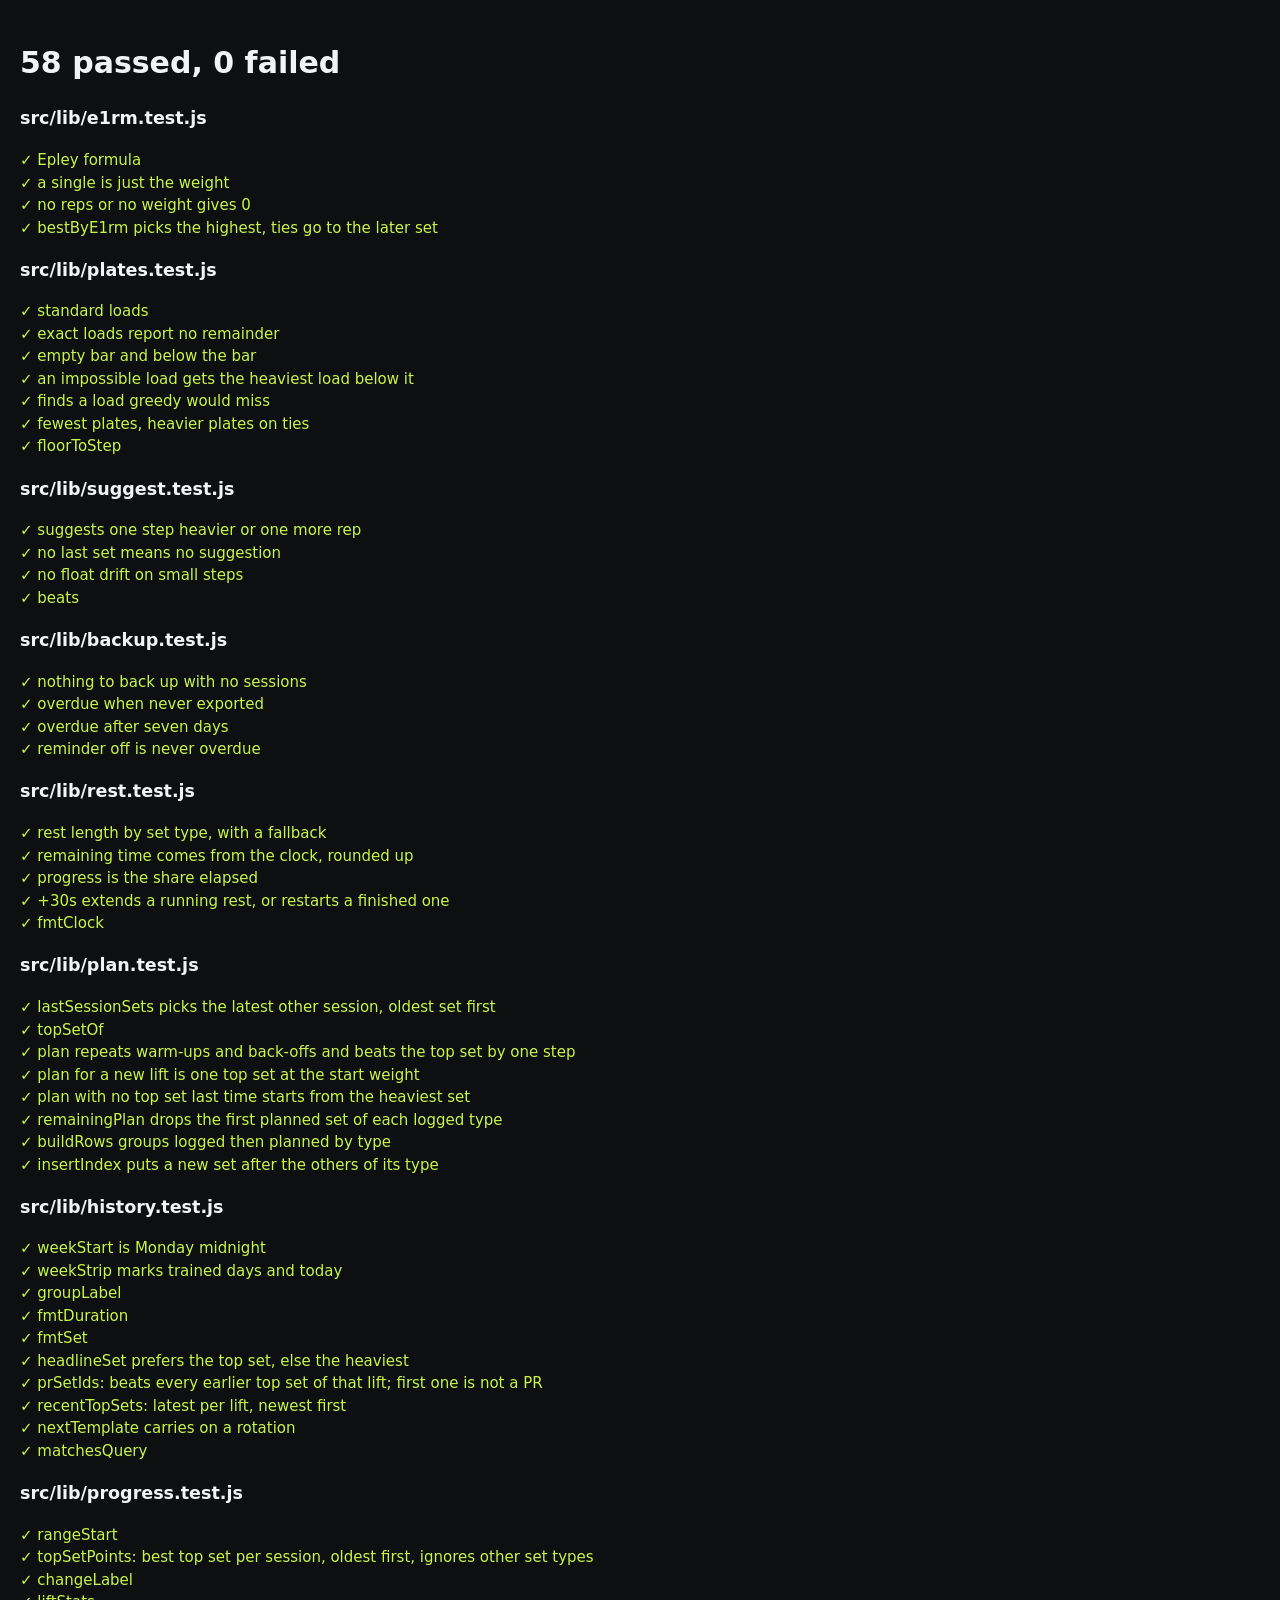
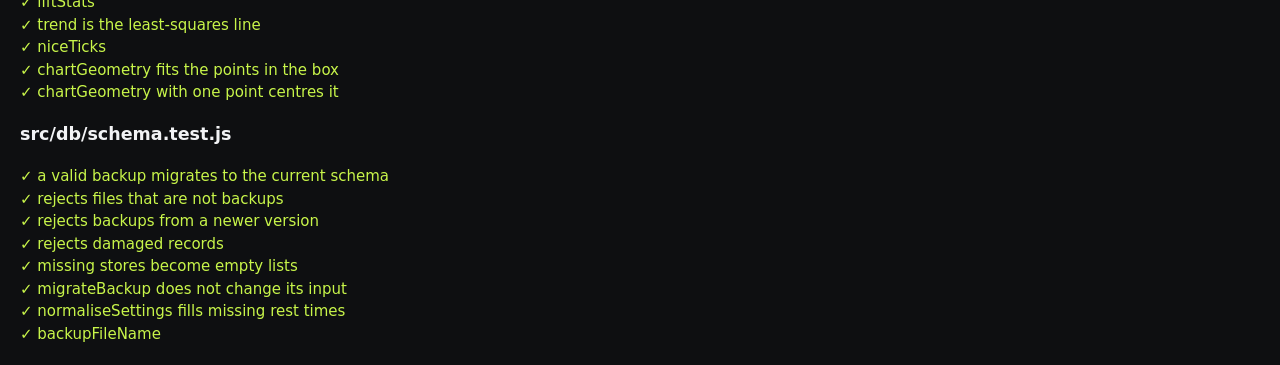
==== scripts/browser-tests.html @ 2ad3aec9 "v0.4: Lift progress screen with the e1RM chart - Lifts tab: current e1RM, change over the chosen ran" ====
<!doctype html>
<html lang="en-GB">
<head>
<meta charset="utf-8">
<meta name="viewport" content="width=device-width, initial-scale=1">
<title>Gym Log tests</title>
<!-- Runs the node --test files in a browser. Serve the repo root and open /scripts/browser-tests.html. -->
<script type="importmap">
{ "imports": { "node:test": "./node-shim.js", "node:assert/strict": "./node-shim.js" } }
</script>
<style>
body{font:15px/1.5 system-ui,sans-serif;background:#0E0F11;color:#F2F3F5;margin:0;padding:20px}
.pass{color:#C8F54A}.fail{color:#F5B84A}pre{white-space:pre-wrap;color:#9EA3AD;margin:2px 0 8px 18px}
</style>
</head>
<body>
<h1 id="summary">Running…</h1>
<div id="out"></div>
<script type="module">
import { results } from './node-shim.js';
const FILES = [
  '../src/lib/e1rm.test.js',
  '../src/lib/plates.test.js',
  '../src/lib/suggest.test.js',
  '../src/lib/backup.test.js',
  '../src/lib/rest.test.js',
  '../src/lib/plan.test.js',
  '../src/lib/history.test.js',
  '../src/lib/progress.test.js',
  '../src/db/schema.test.js',
];
const out = document.getElementById('out');
let pass = 0, fail = 0;
for (const f of FILES) {
  results.length = 0;
  try { await import(f); } catch (err) { results.push(Promise.resolve({ name: 'load ' + f, ok: false, error: err })); }
  const h = document.createElement('h3'); h.textContent = f.replace('../', ''); out.append(h);
  for (const r of await Promise.all(results)) {
    const d = document.createElement('div');
    d.className = r.ok ? 'pass' : 'fail';
    d.textContent = (r.ok ? '✓ ' : '✗ ') + r.name;
    out.append(d);
    if (r.ok) pass++; else { fail++; const p = document.createElement('pre'); p.textContent = r.error?.message || String(r.error); out.append(p); }
  }
}
document.getElementById('summary').textContent = `${pass} passed, ${fail} failed`;
document.title = fail ? 'FAIL' : 'PASS';
</script>
</body>
</html>
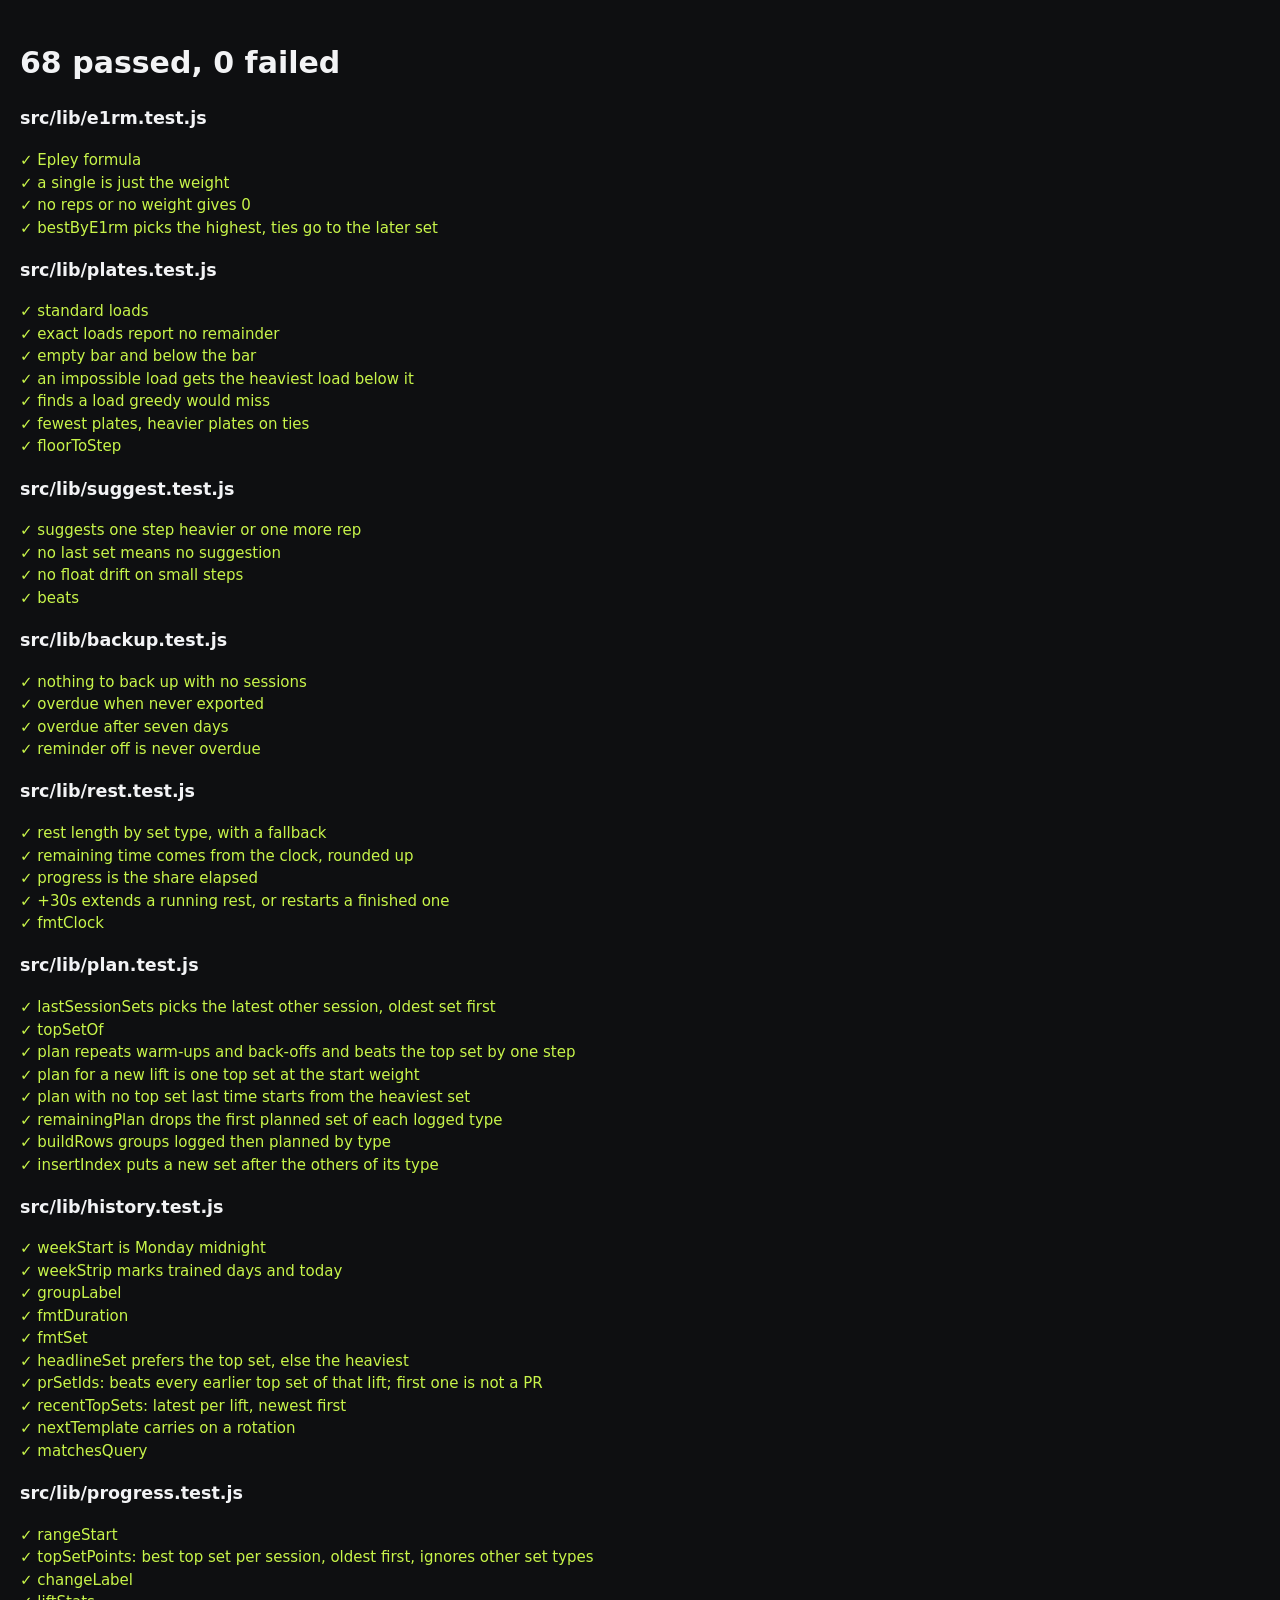
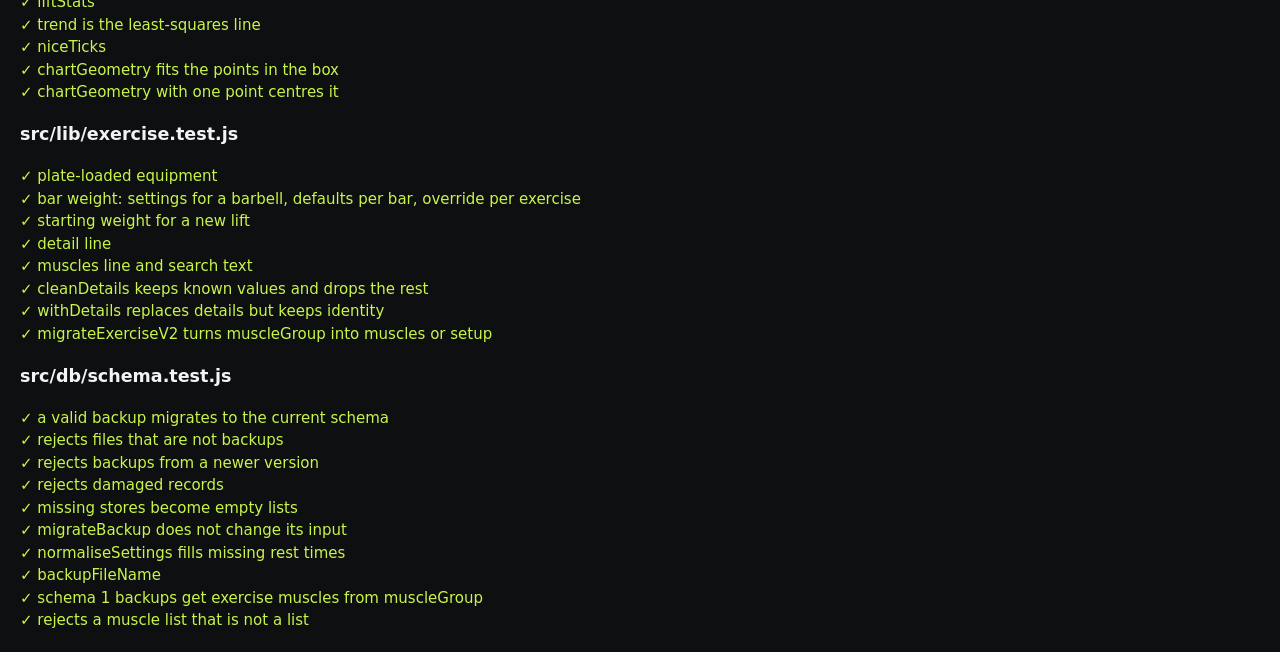
==== commit 5c7b4d51: "v0.6: exercise details beyond "barbell" - Equipment list grows to 11: barbell, dumbbell, EZ bar, tra" ====
--- a/scripts/browser-tests.html
+++ b/scripts/browser-tests.html
@@ -27,6 +27,7 @@
   '../src/lib/plan.test.js',
   '../src/lib/history.test.js',
   '../src/lib/progress.test.js',
+  '../src/lib/exercise.test.js',
   '../src/db/schema.test.js',
 ];
 const out = document.getElementById('out');
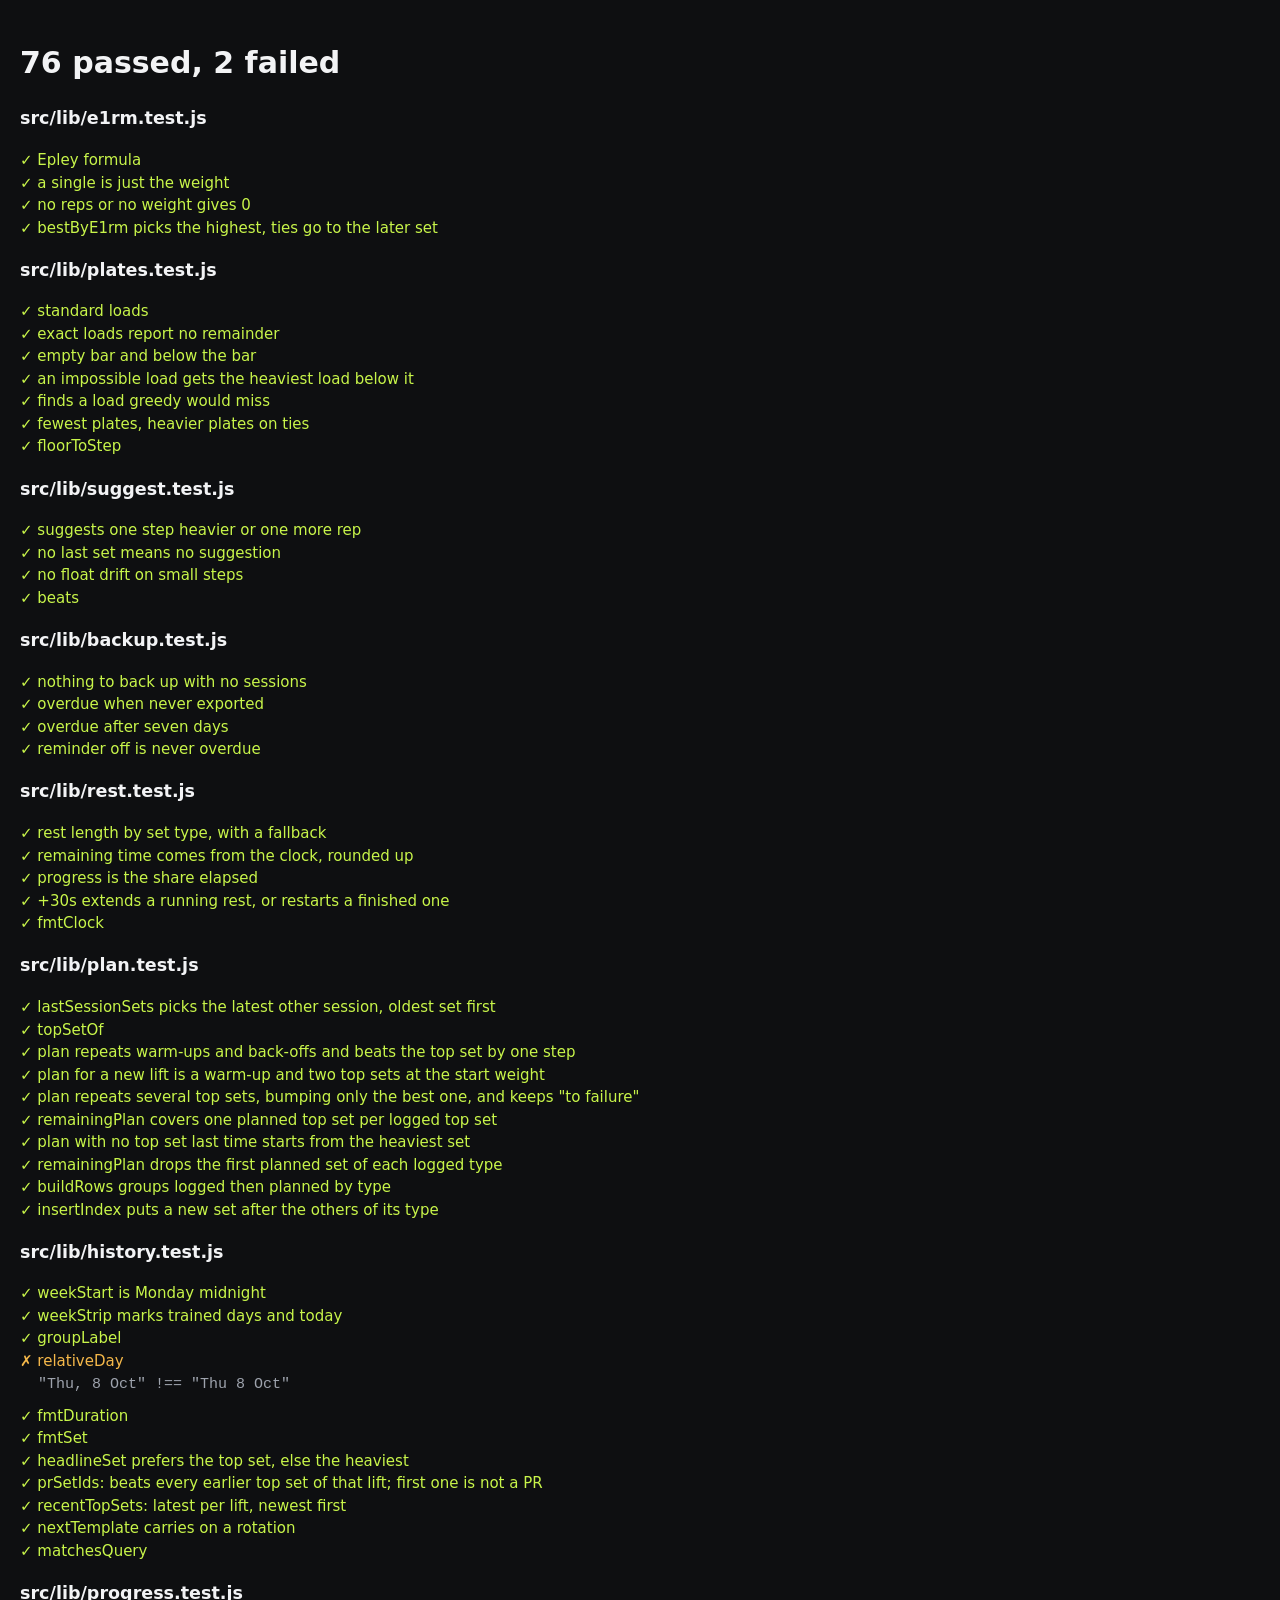
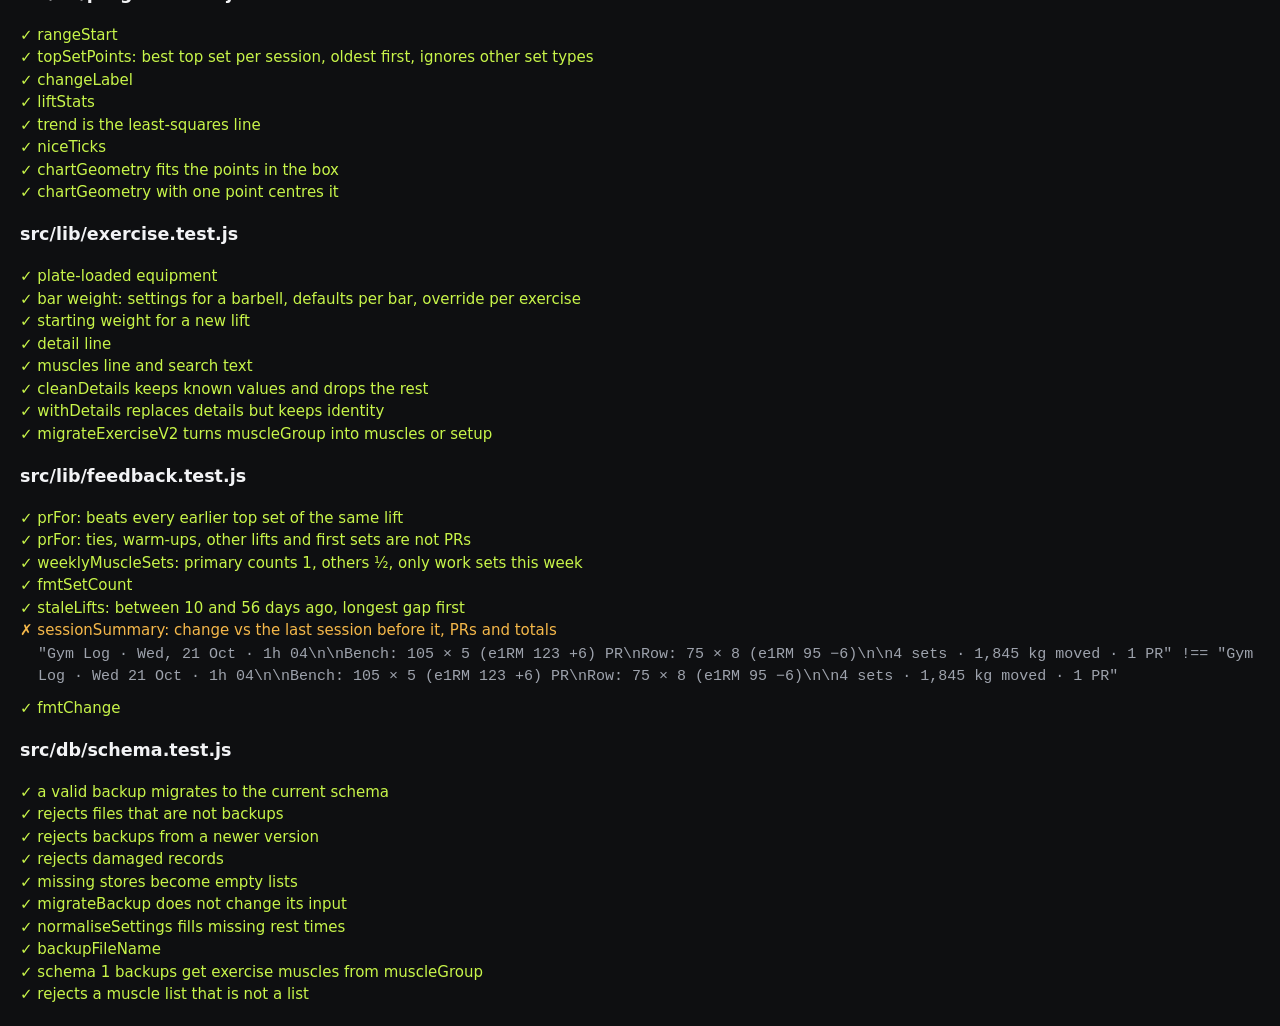
==== commit 12ebb14e: "v0.8: PR banner and sound, sets per muscle, lifts not trained lately, workout summary - NEW PR banne" ====
--- a/scripts/browser-tests.html
+++ b/scripts/browser-tests.html
@@ -28,6 +28,7 @@
   '../src/lib/history.test.js',
   '../src/lib/progress.test.js',
   '../src/lib/exercise.test.js',
+  '../src/lib/feedback.test.js',
   '../src/db/schema.test.js',
 ];
 const out = document.getElementById('out');
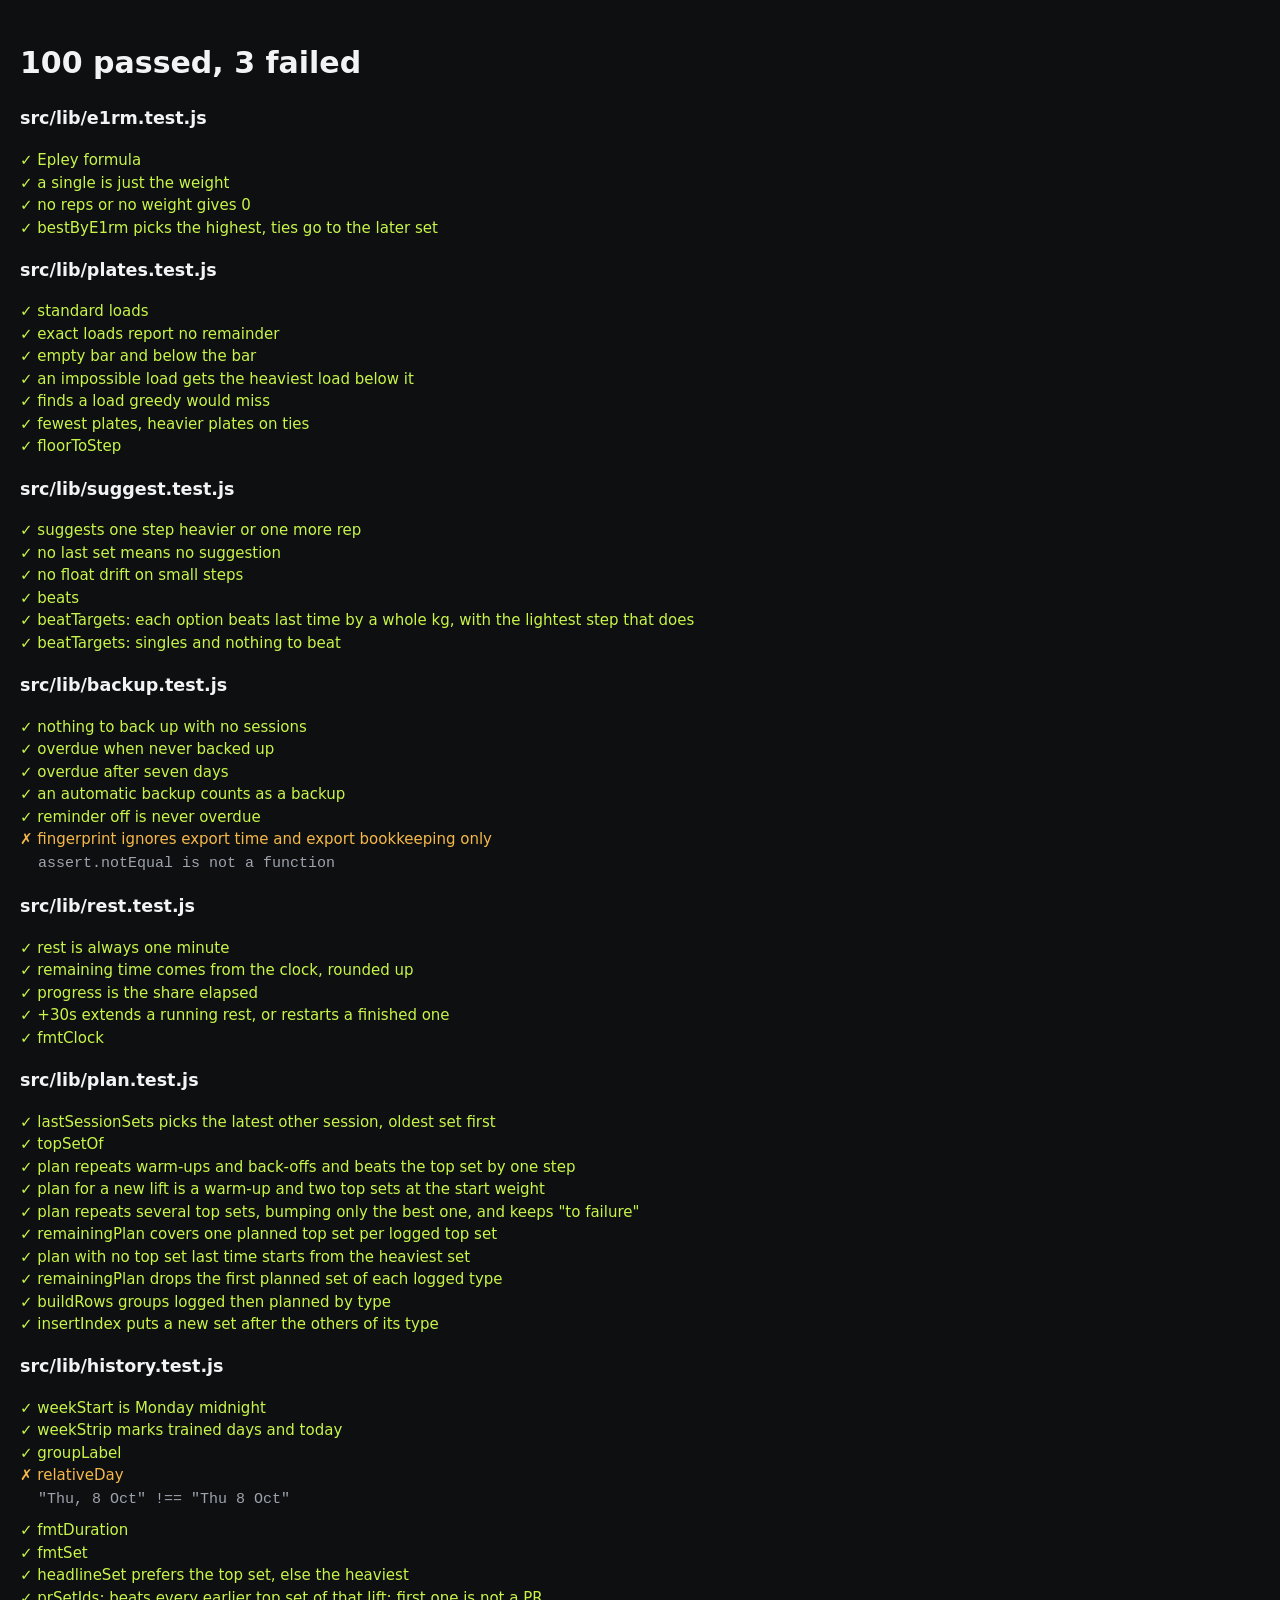
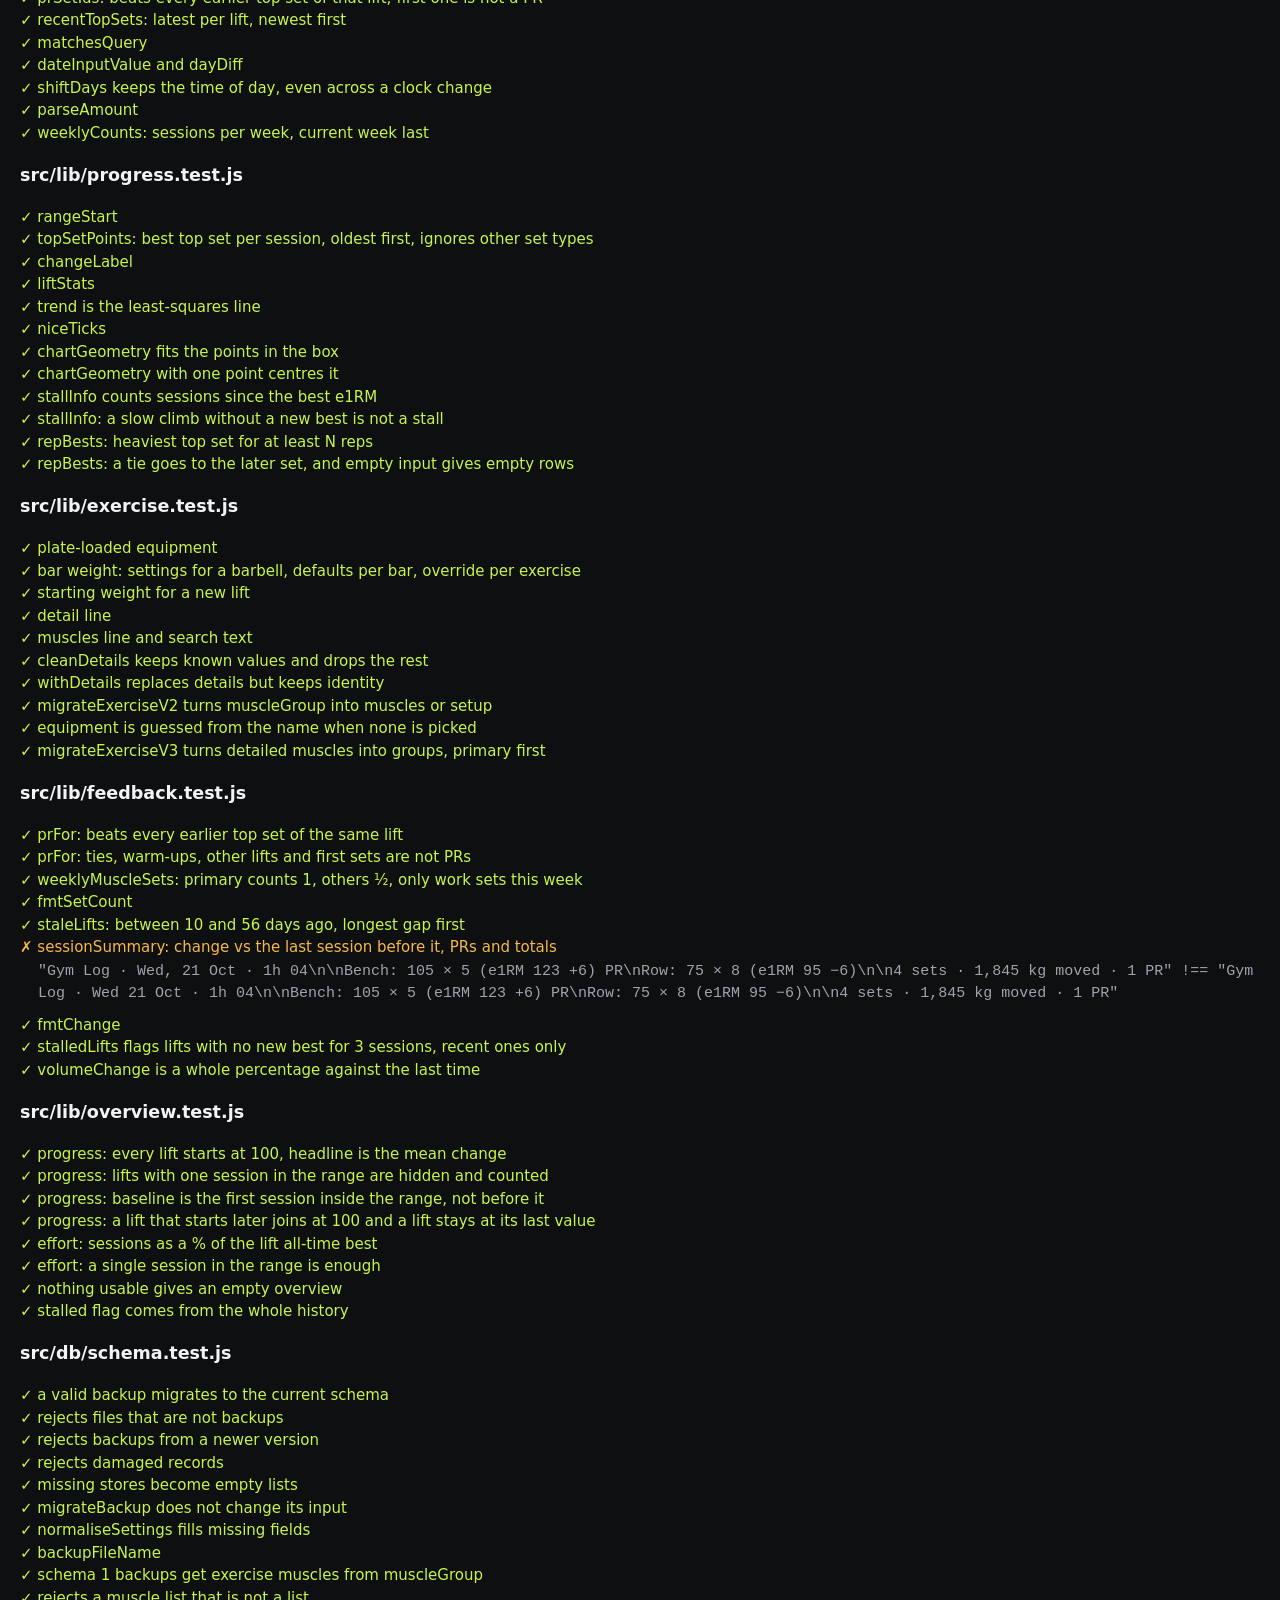
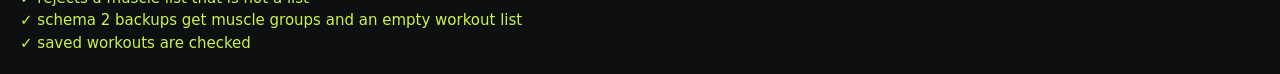
==== commit 1378c979: "v0.15: All lifts view on the Lifts tab (strength index, average effort, lifts ranked) Co-Authored-By" ====
--- a/scripts/browser-tests.html
+++ b/scripts/browser-tests.html
@@ -29,6 +29,7 @@
   '../src/lib/progress.test.js',
   '../src/lib/exercise.test.js',
   '../src/lib/feedback.test.js',
+  '../src/lib/overview.test.js',
   '../src/db/schema.test.js',
 ];
 const out = document.getElementById('out');
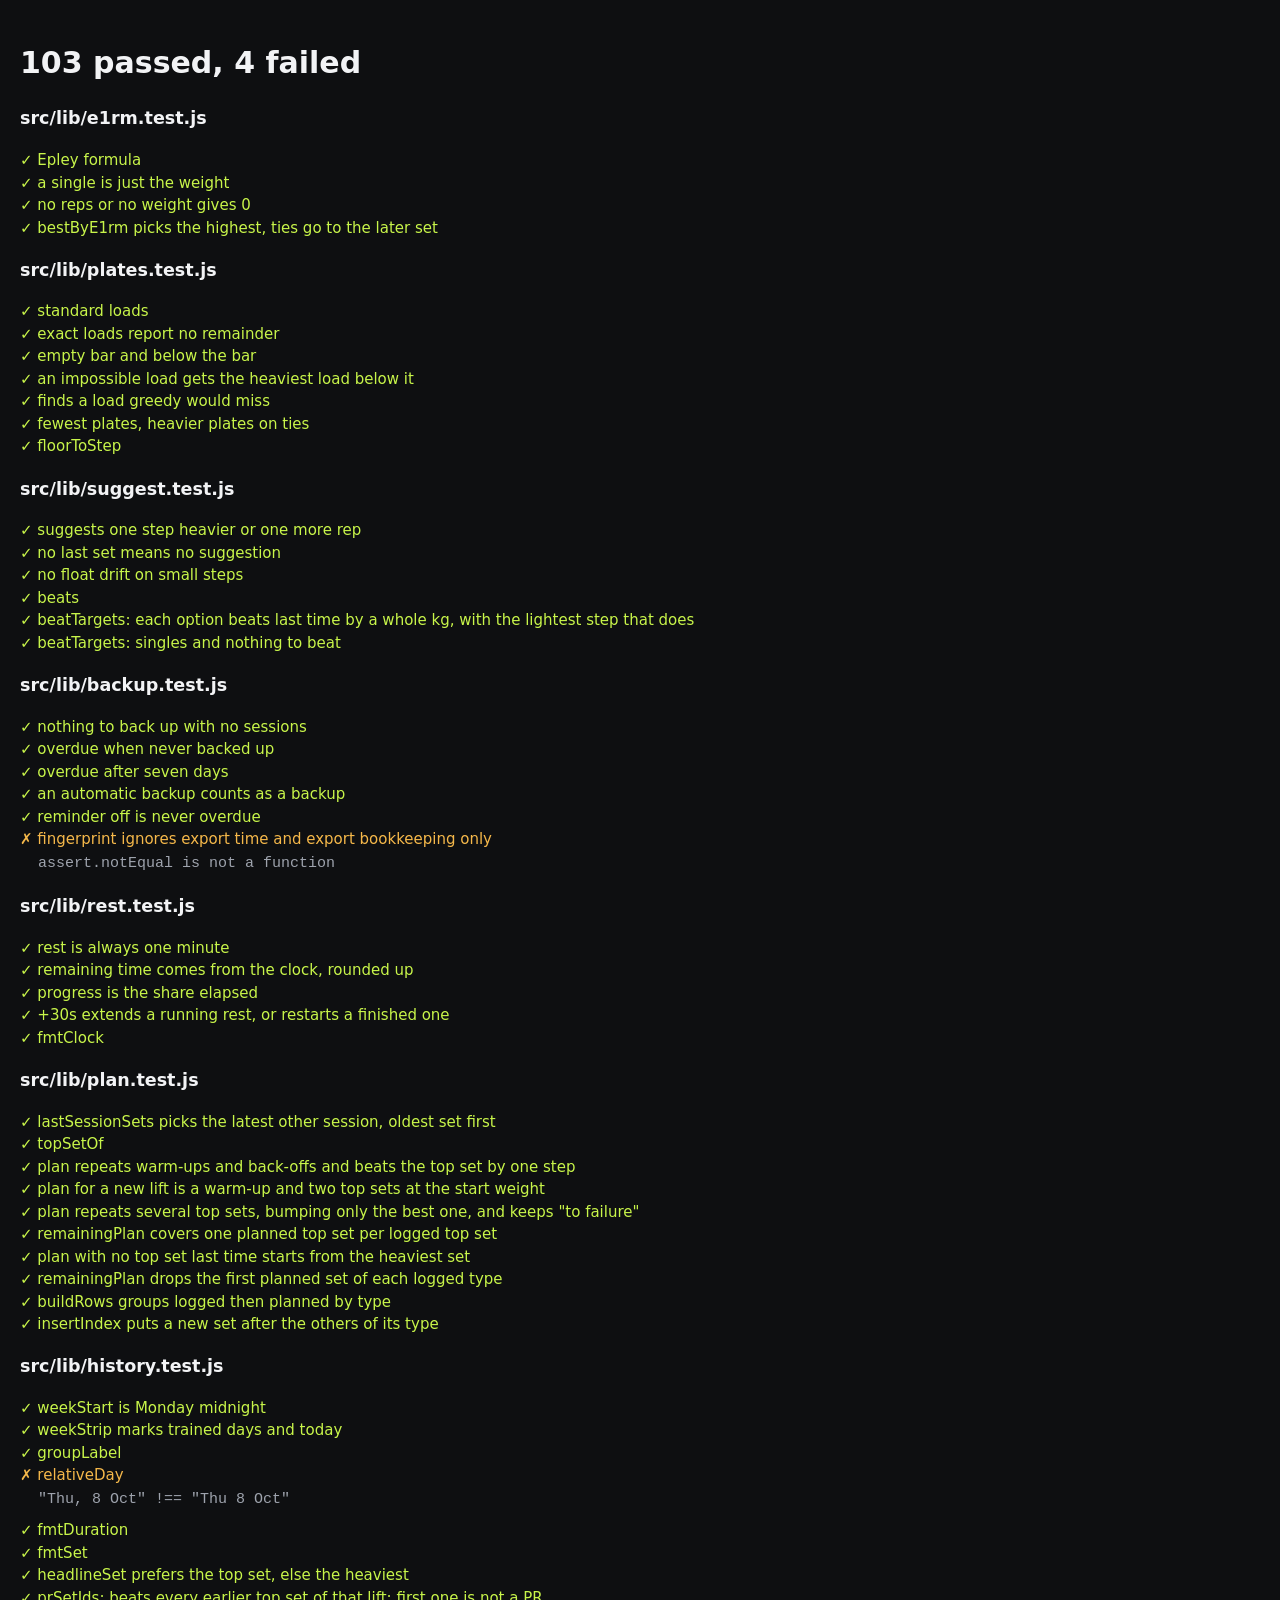
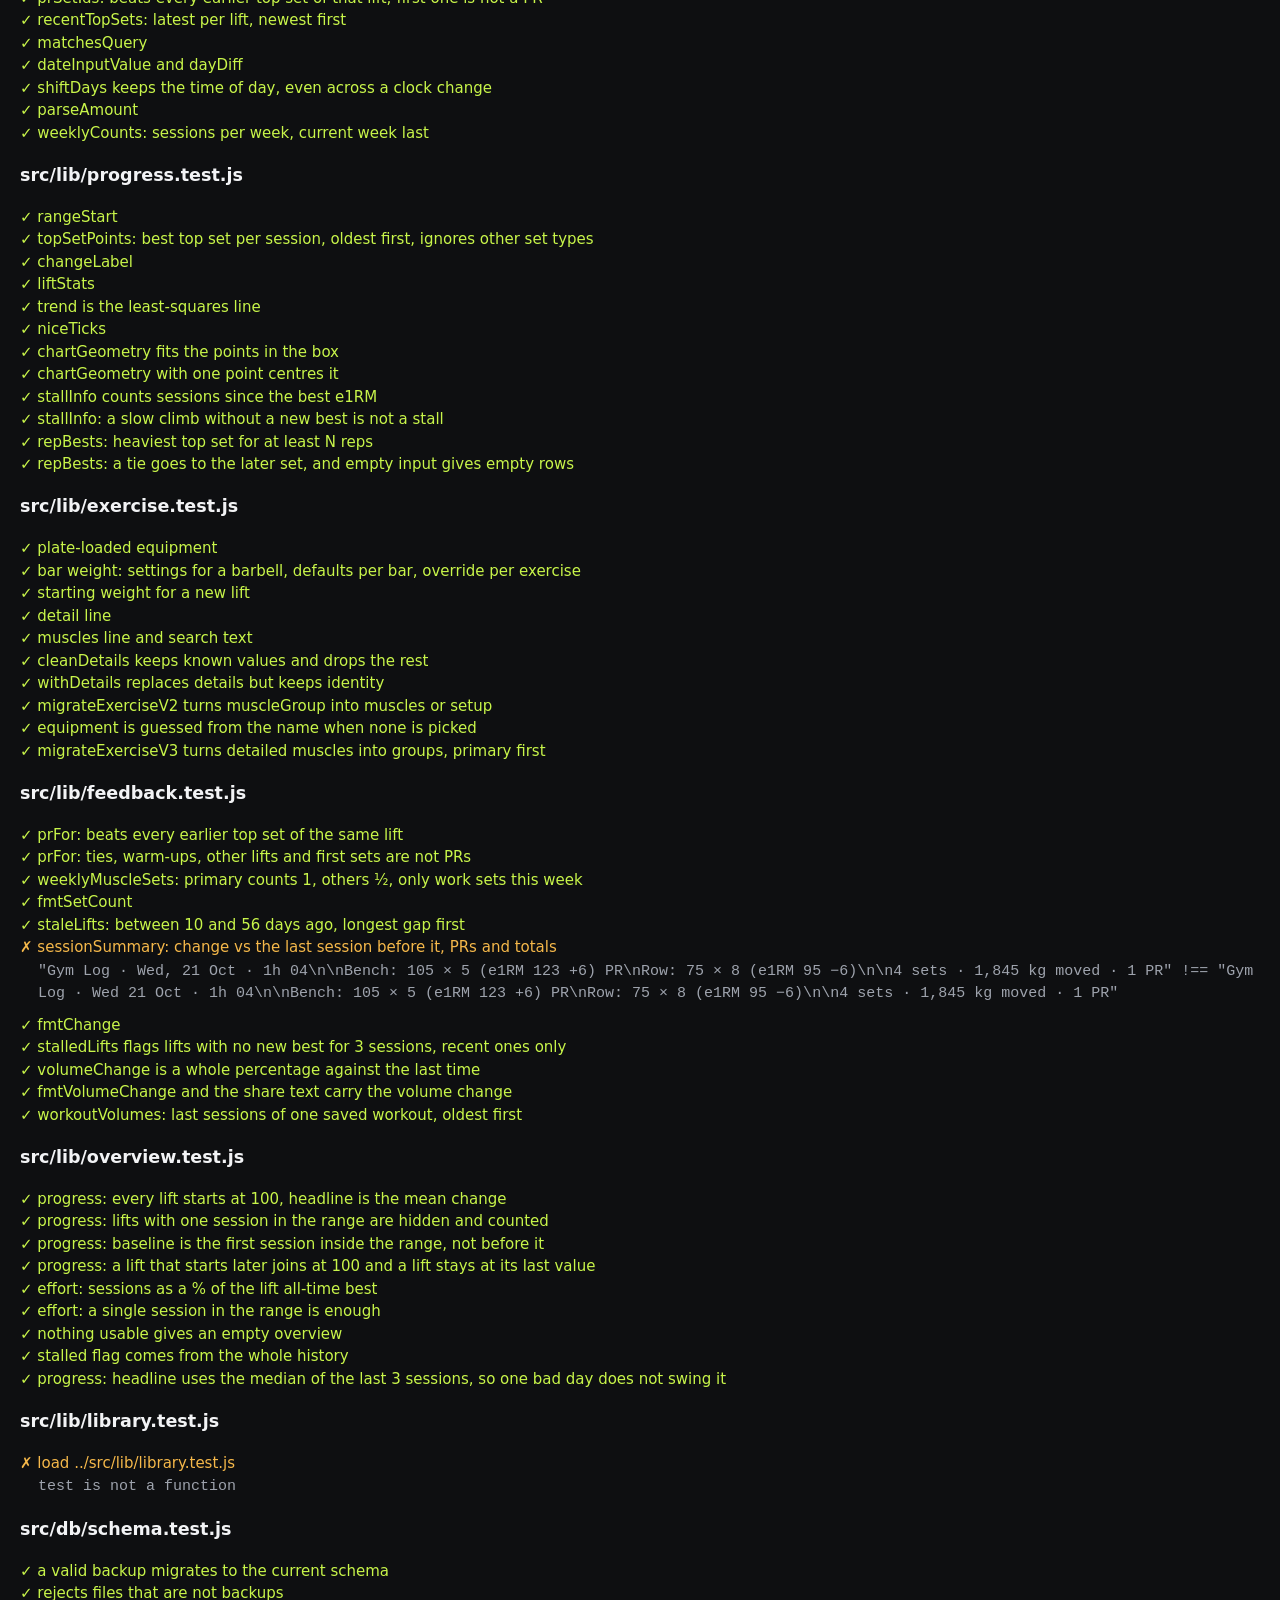
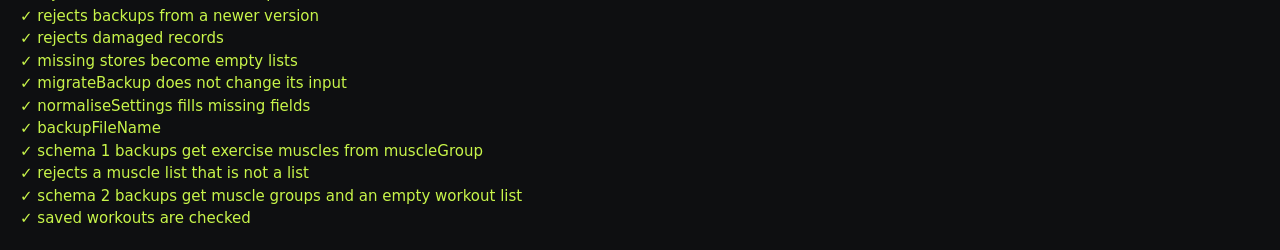
==== commit 72290a74: "v0.19: exercise library with photos, steps and add-to-workout Co-Authored-By: Claude Sonnet 5.5 <nor" ====
--- a/scripts/browser-tests.html
+++ b/scripts/browser-tests.html
@@ -30,6 +30,7 @@
   '../src/lib/exercise.test.js',
   '../src/lib/feedback.test.js',
   '../src/lib/overview.test.js',
+  '../src/lib/library.test.js',
   '../src/db/schema.test.js',
 ];
 const out = document.getElementById('out');
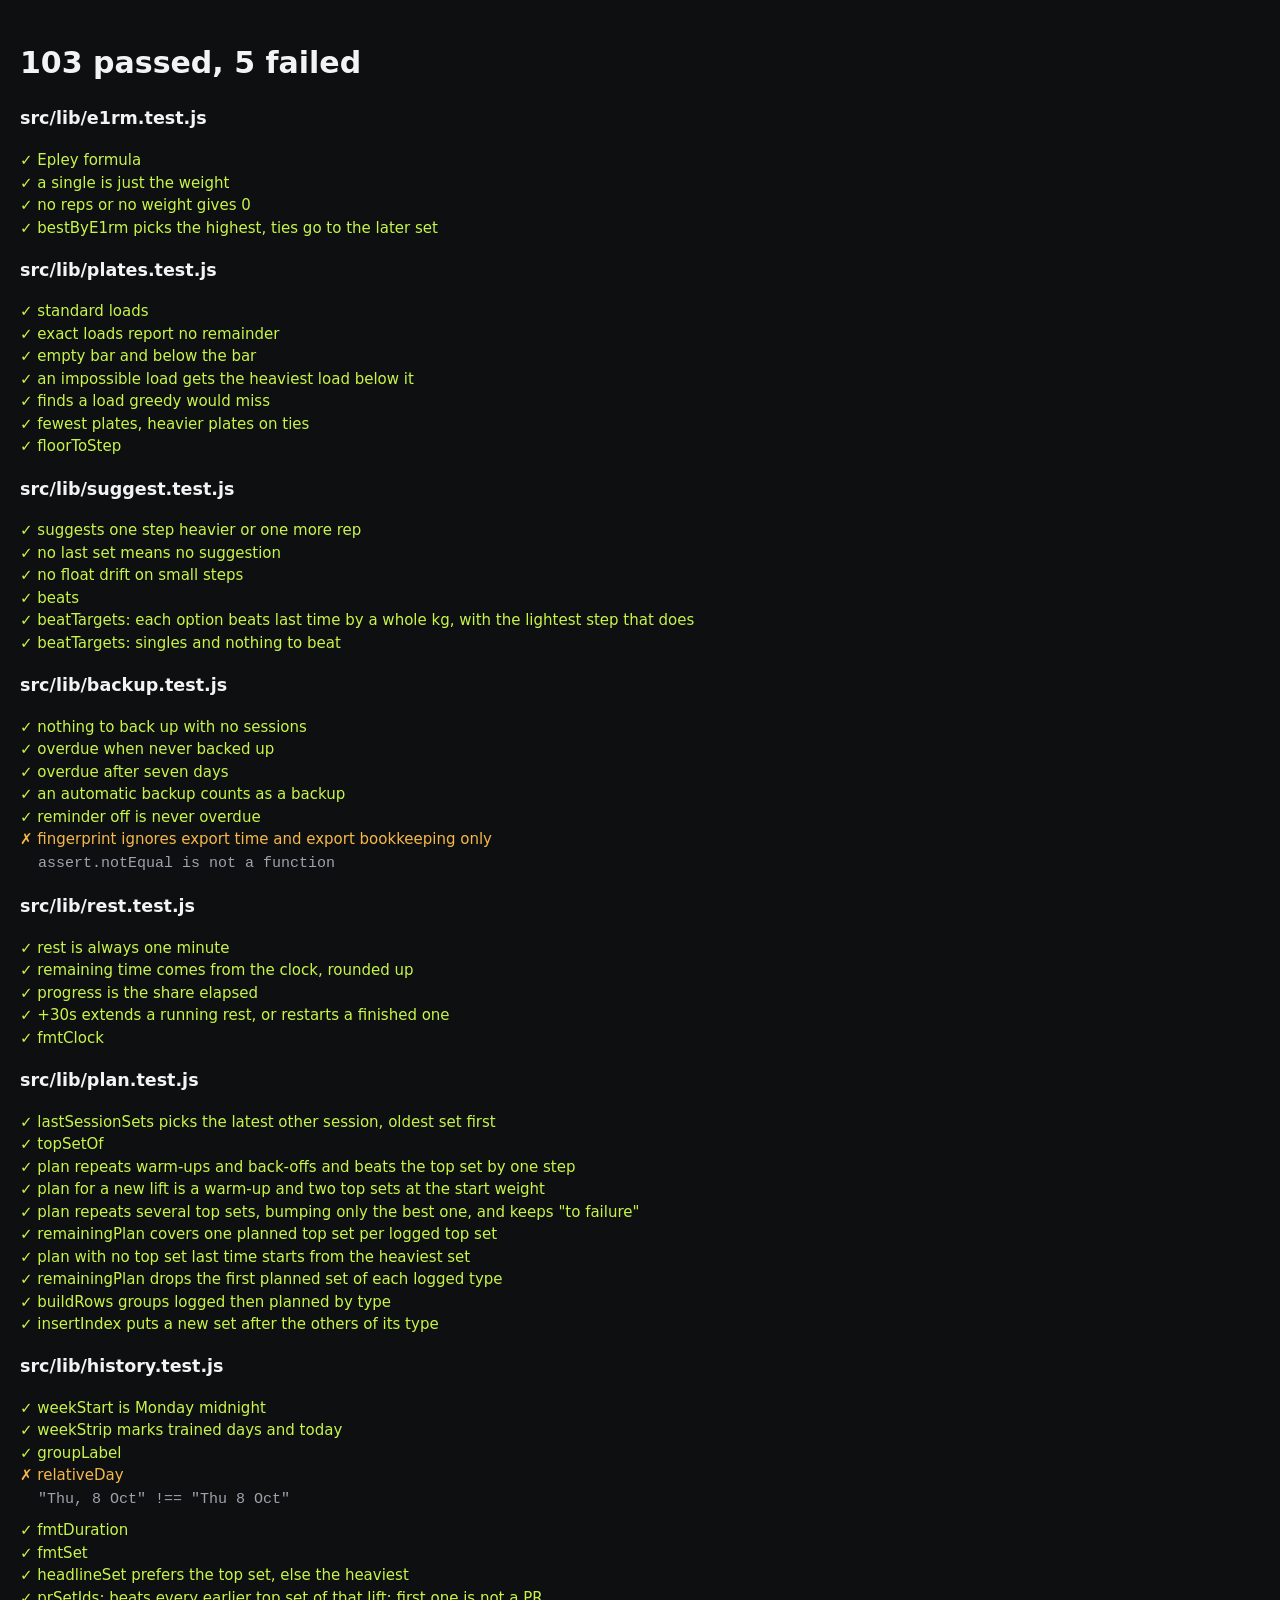
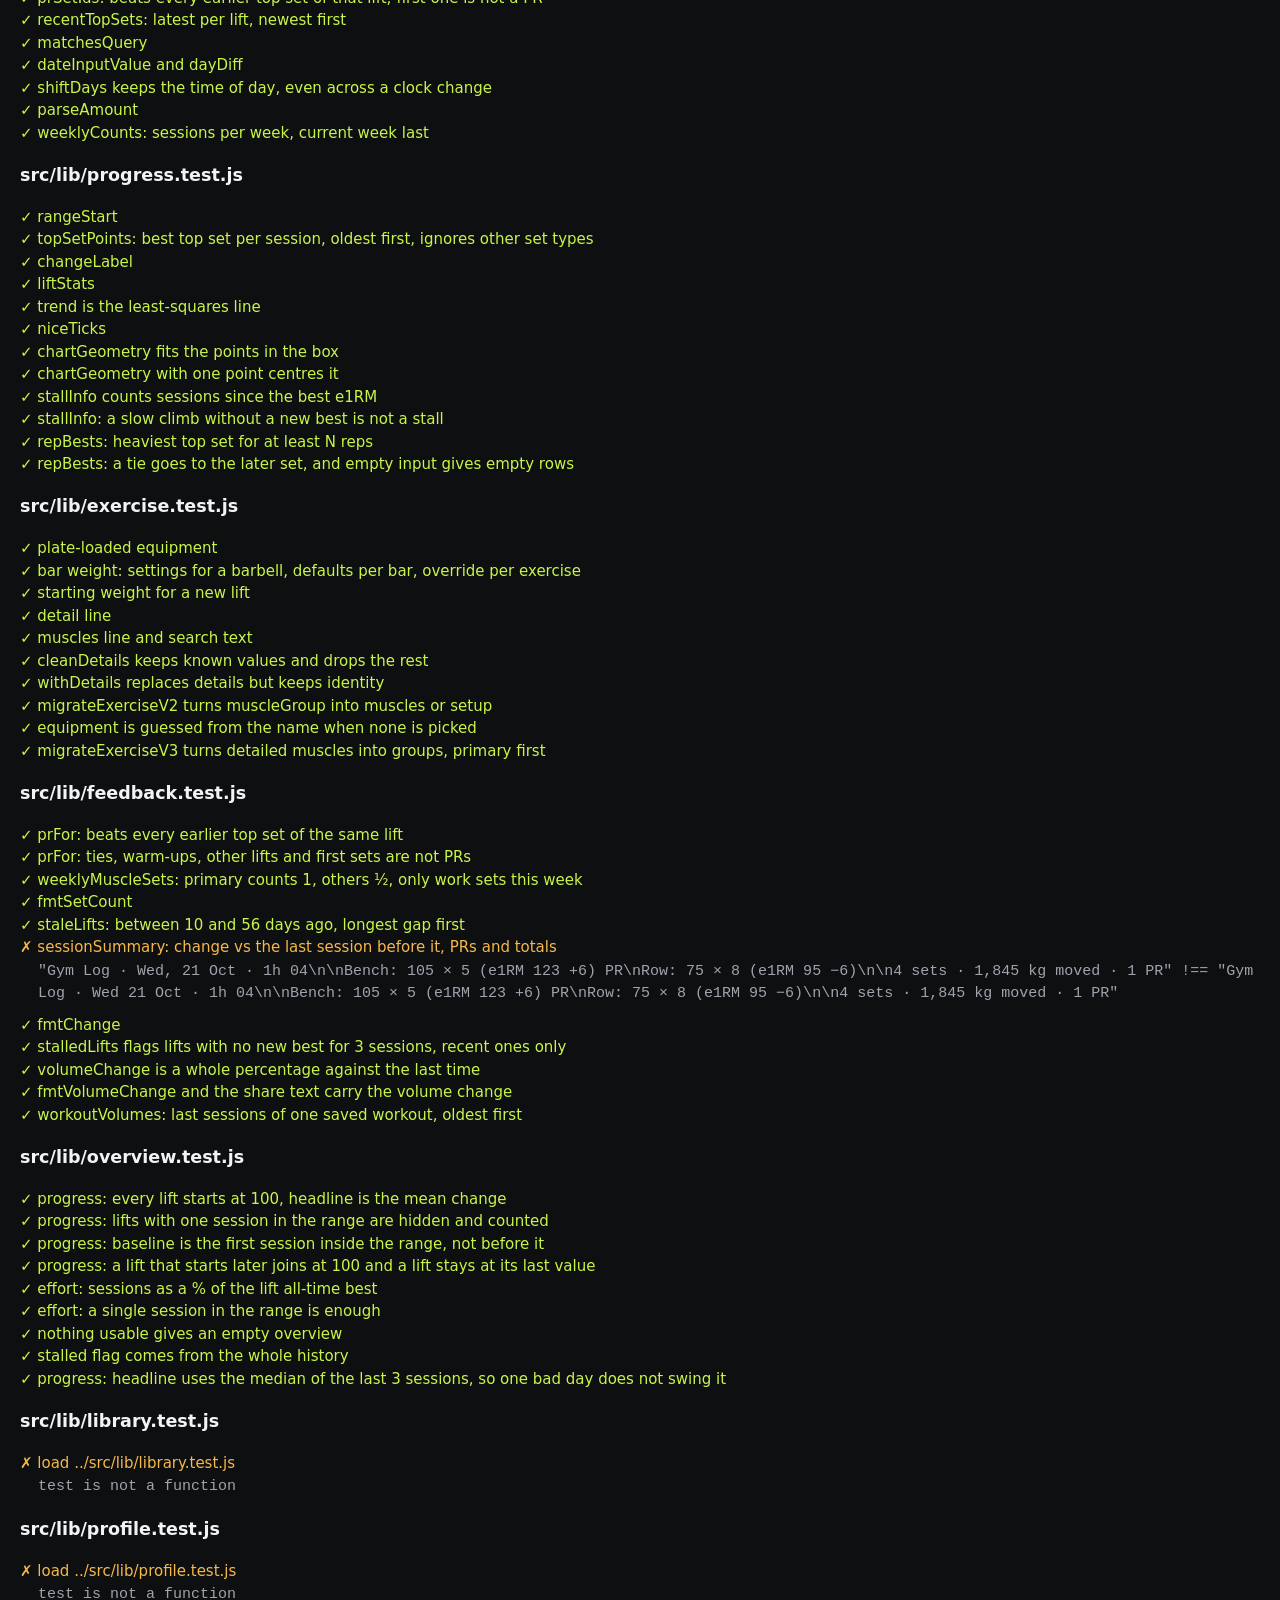
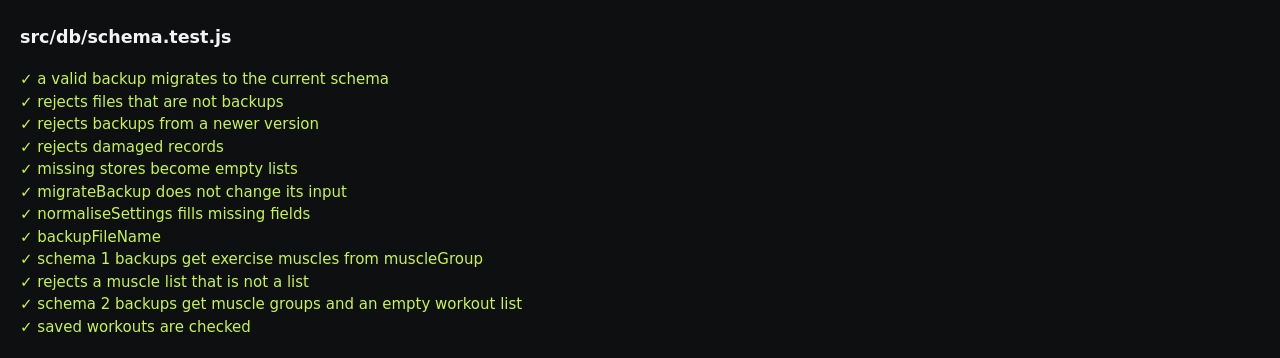
==== commit a18ab369: "v0.21: Profile gets lifetime stats, training settings, rest sound switch, split pairings with a trai" ====
--- a/scripts/browser-tests.html
+++ b/scripts/browser-tests.html
@@ -31,6 +31,7 @@
   '../src/lib/feedback.test.js',
   '../src/lib/overview.test.js',
   '../src/lib/library.test.js',
+  '../src/lib/profile.test.js',
   '../src/db/schema.test.js',
 ];
 const out = document.getElementById('out');
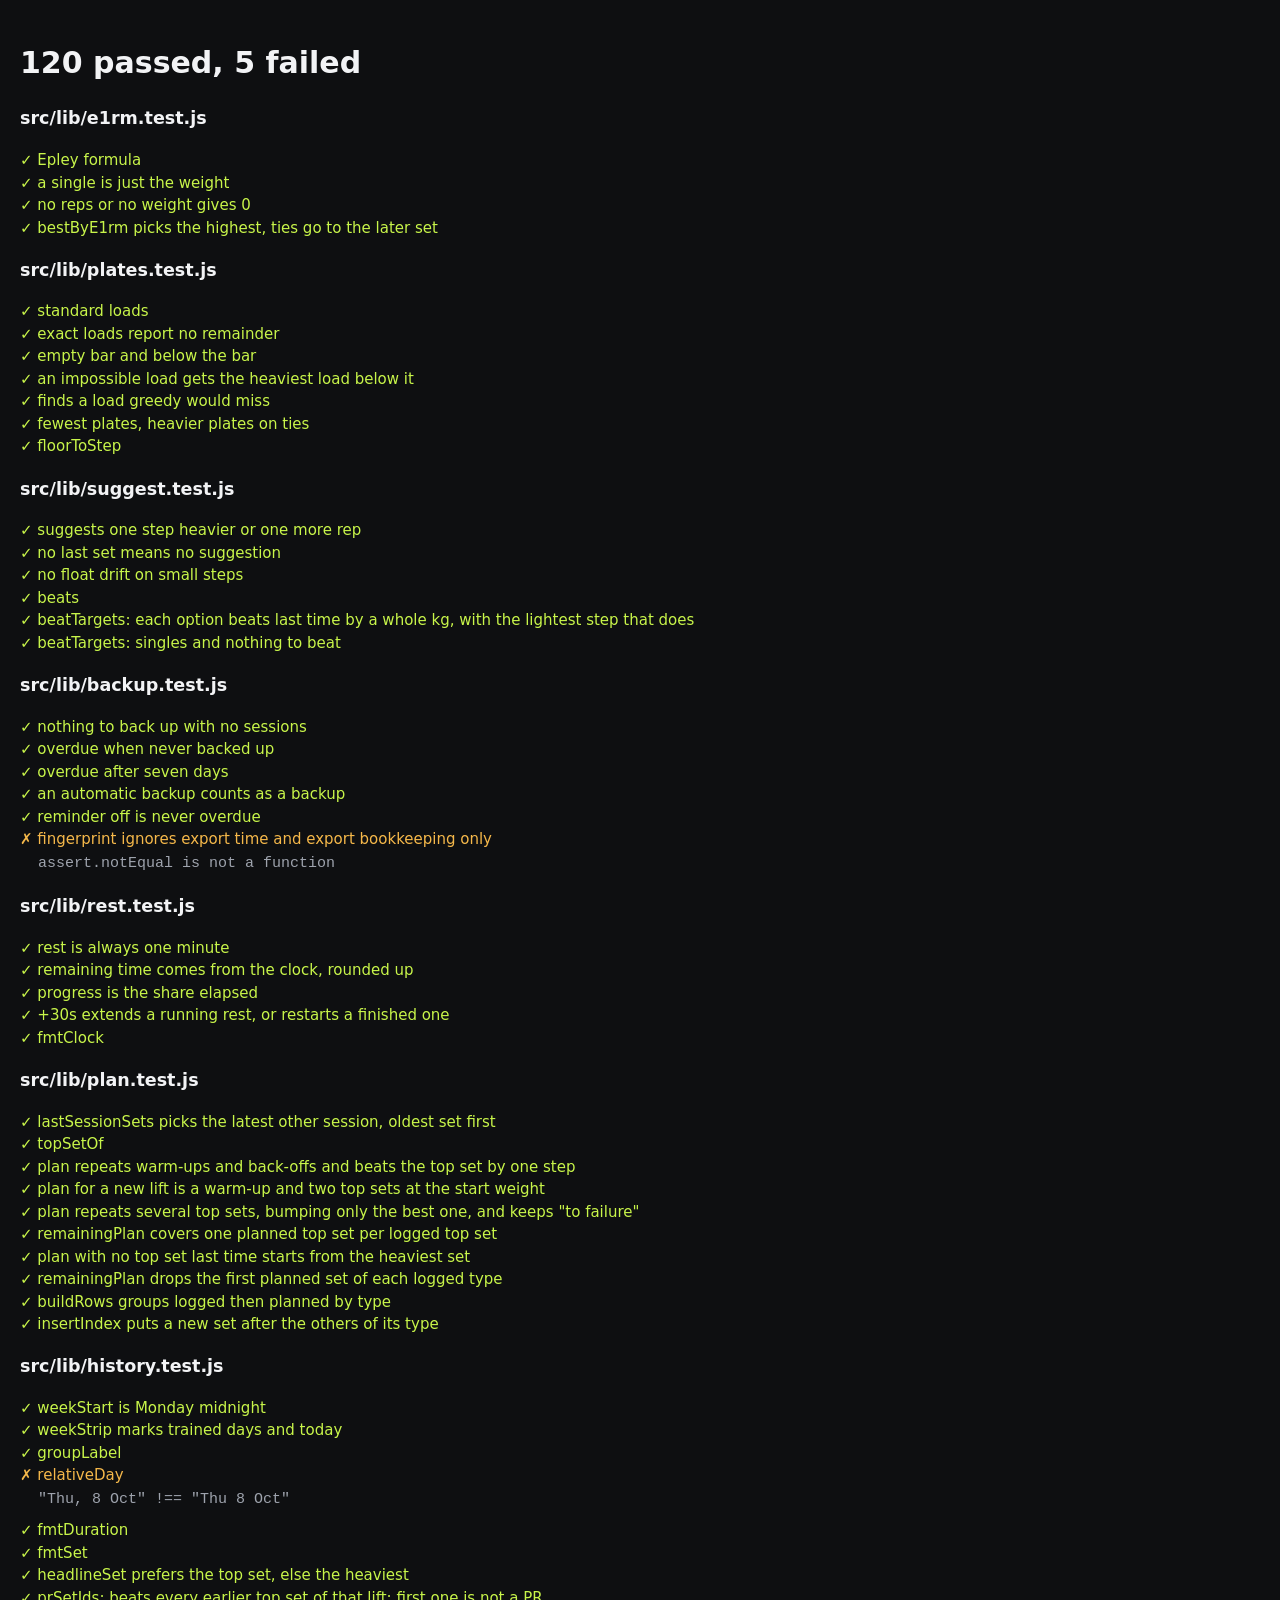
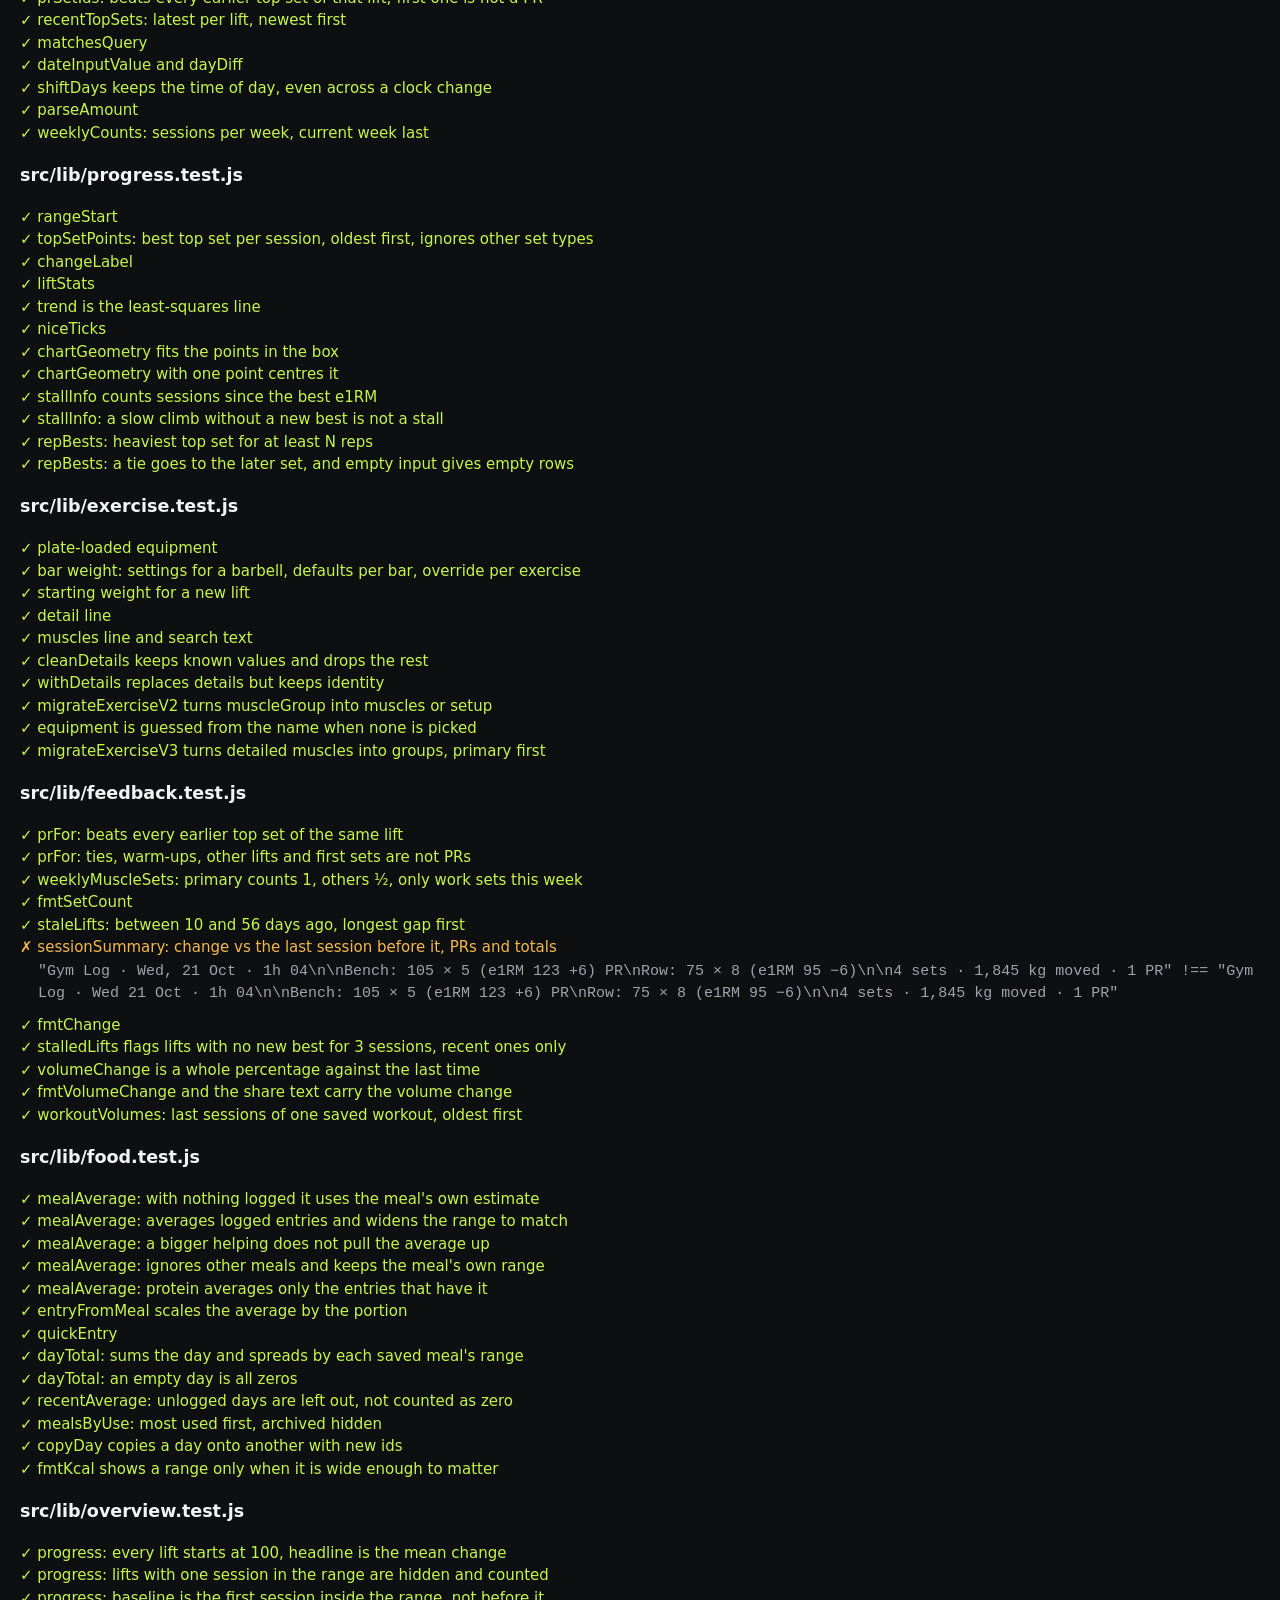
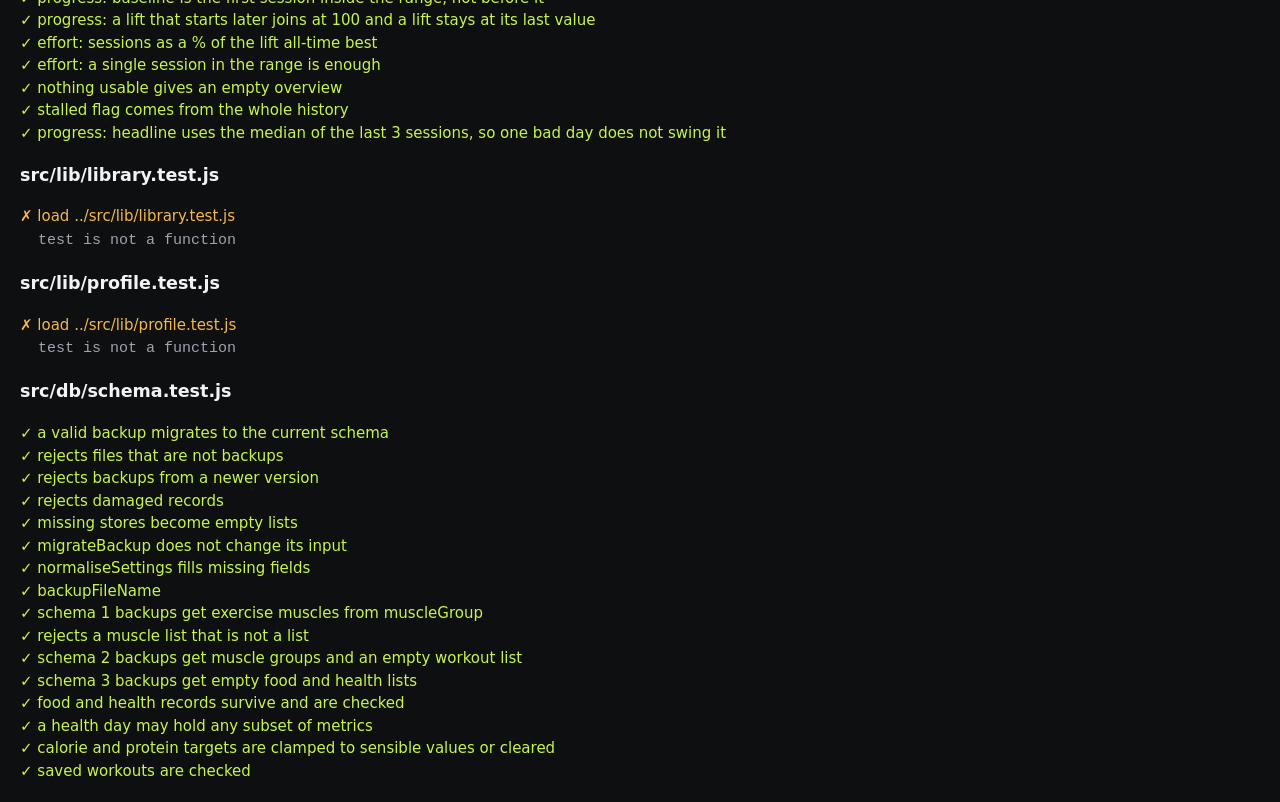
==== commit 4e18b6ce: "v0.23: Food tab with saved meals, quick entries, calorie/protein targets; schema 4 adds meals, foodL" ====
--- a/scripts/browser-tests.html
+++ b/scripts/browser-tests.html
@@ -29,6 +29,7 @@
   '../src/lib/progress.test.js',
   '../src/lib/exercise.test.js',
   '../src/lib/feedback.test.js',
+  '../src/lib/food.test.js',
   '../src/lib/overview.test.js',
   '../src/lib/library.test.js',
   '../src/lib/profile.test.js',
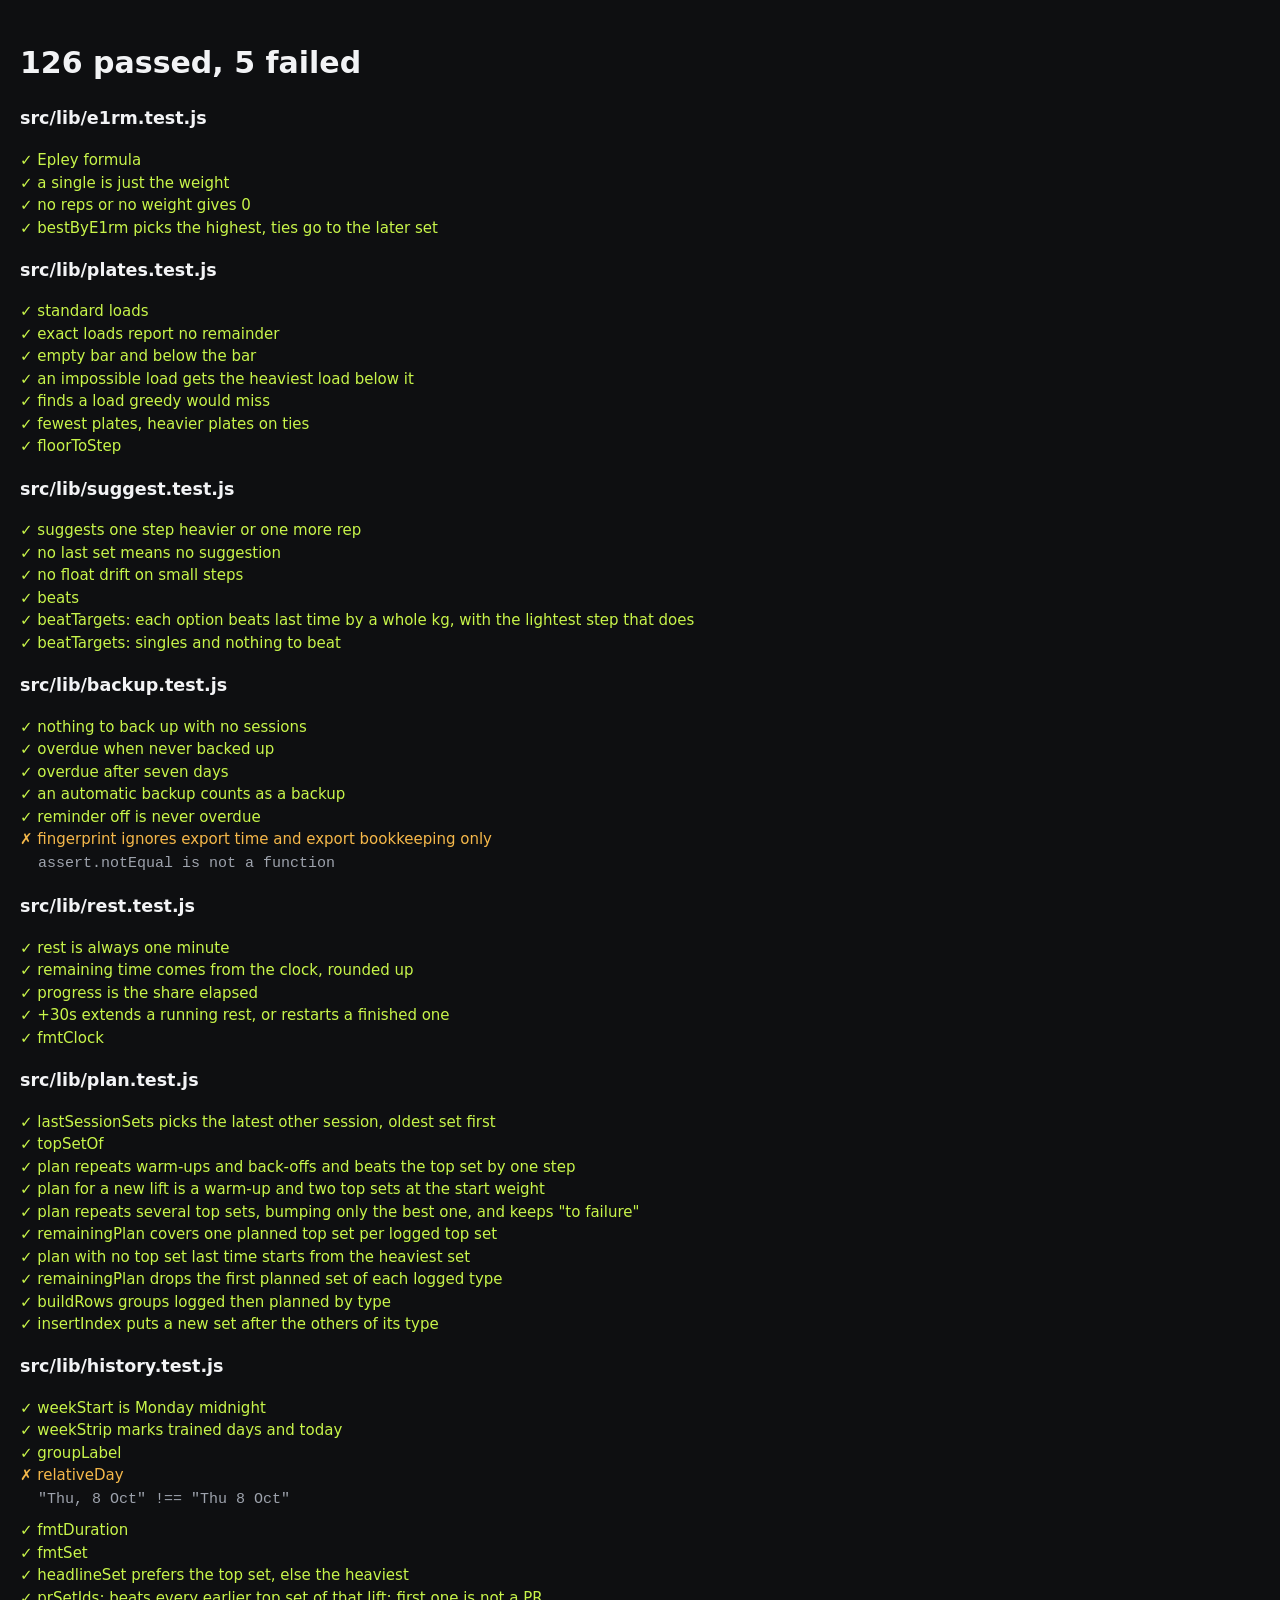
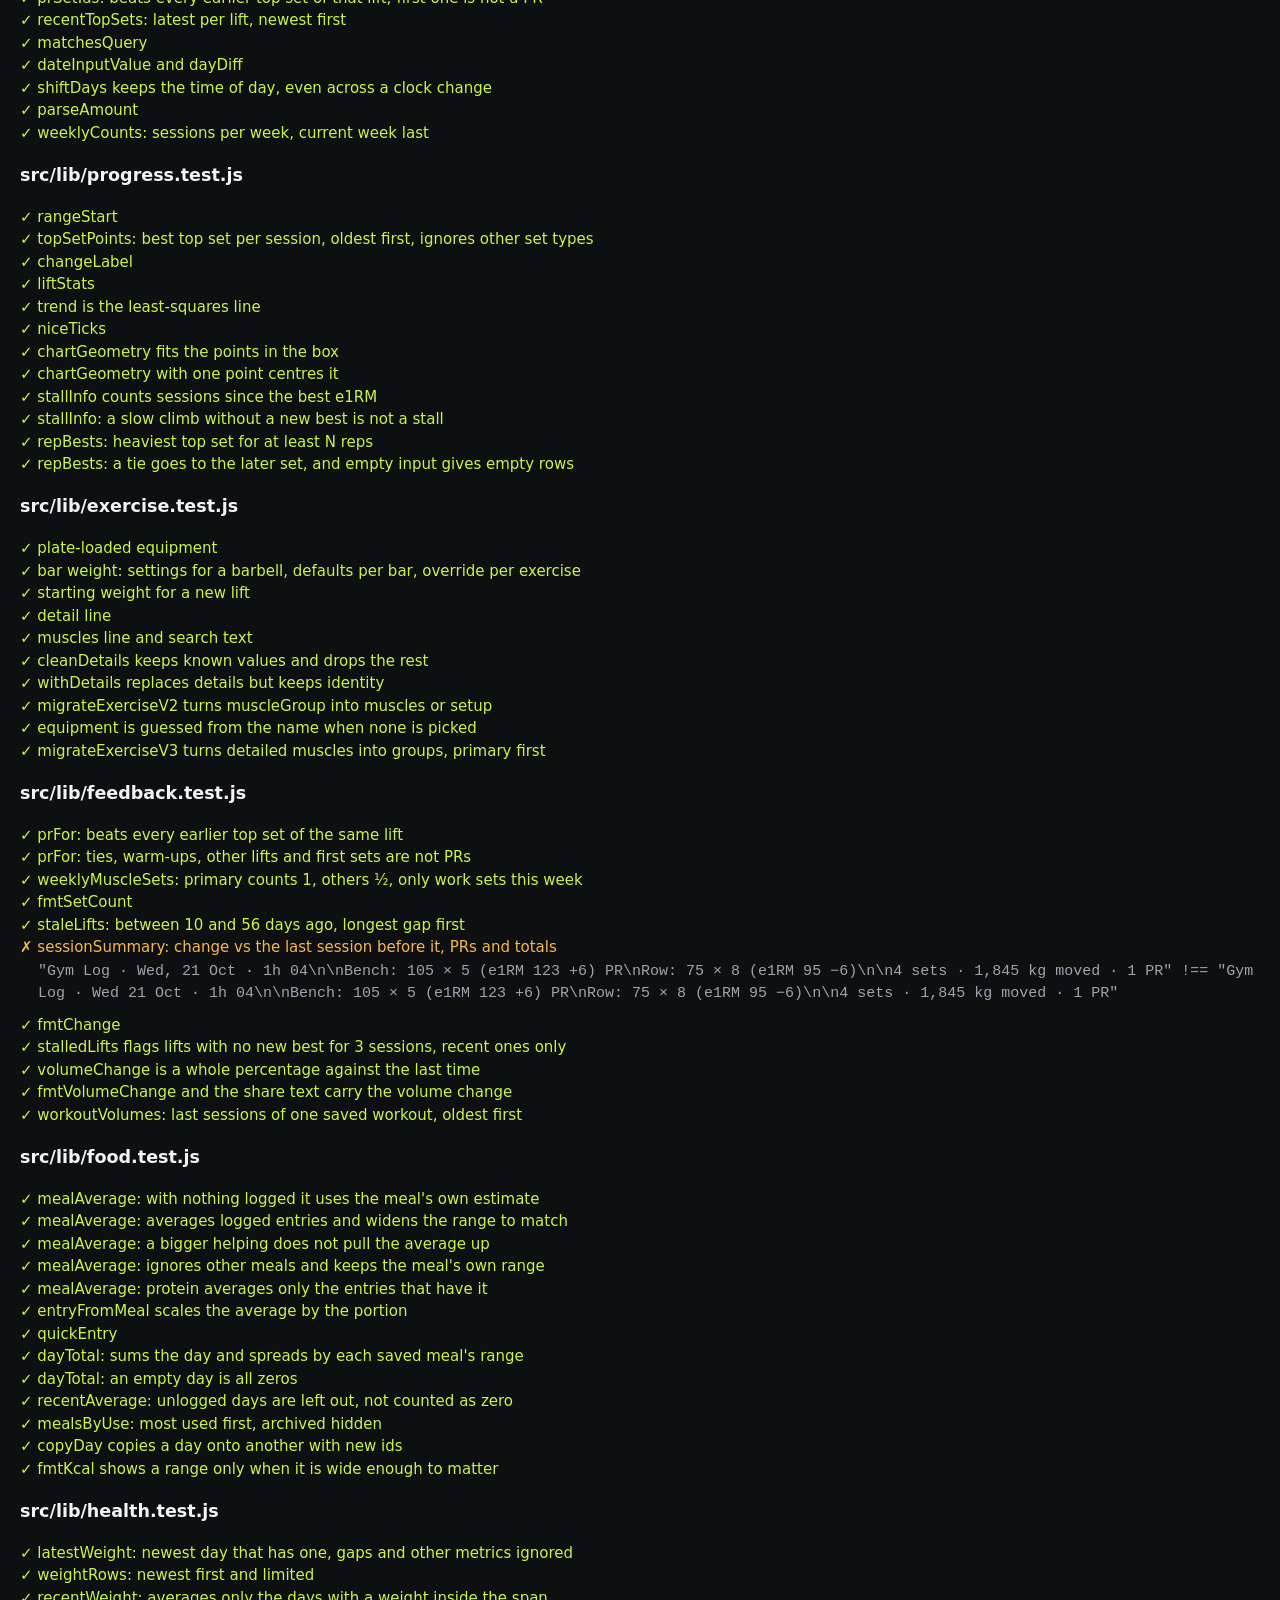
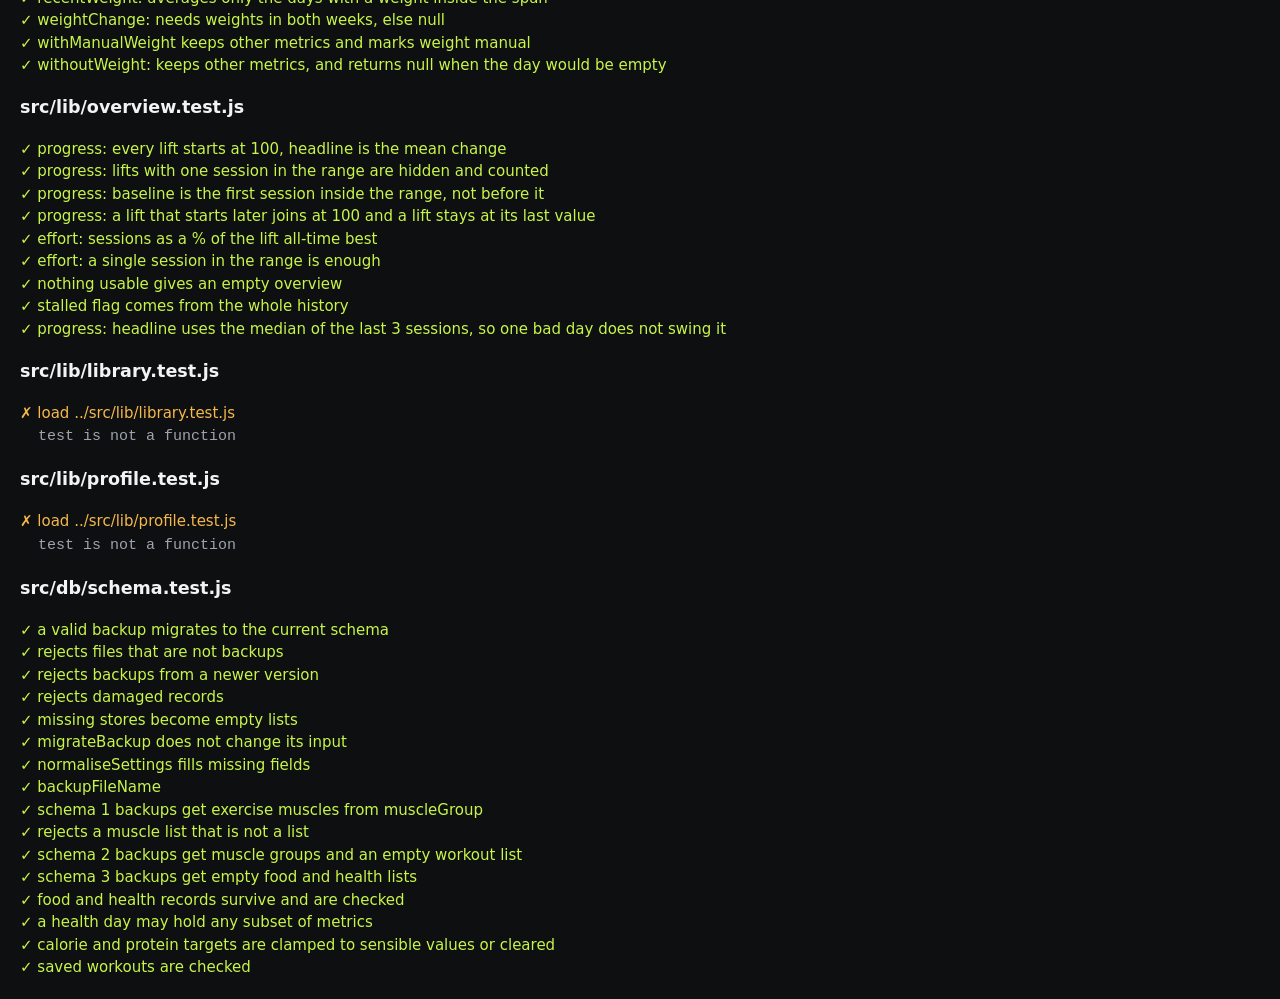
==== commit 43363264: "v0.24: Home landing page with Gym, Food and Health; food is a section not a tab; weight logging in H" ====
--- a/scripts/browser-tests.html
+++ b/scripts/browser-tests.html
@@ -30,6 +30,7 @@
   '../src/lib/exercise.test.js',
   '../src/lib/feedback.test.js',
   '../src/lib/food.test.js',
+  '../src/lib/health.test.js',
   '../src/lib/overview.test.js',
   '../src/lib/library.test.js',
   '../src/lib/profile.test.js',
